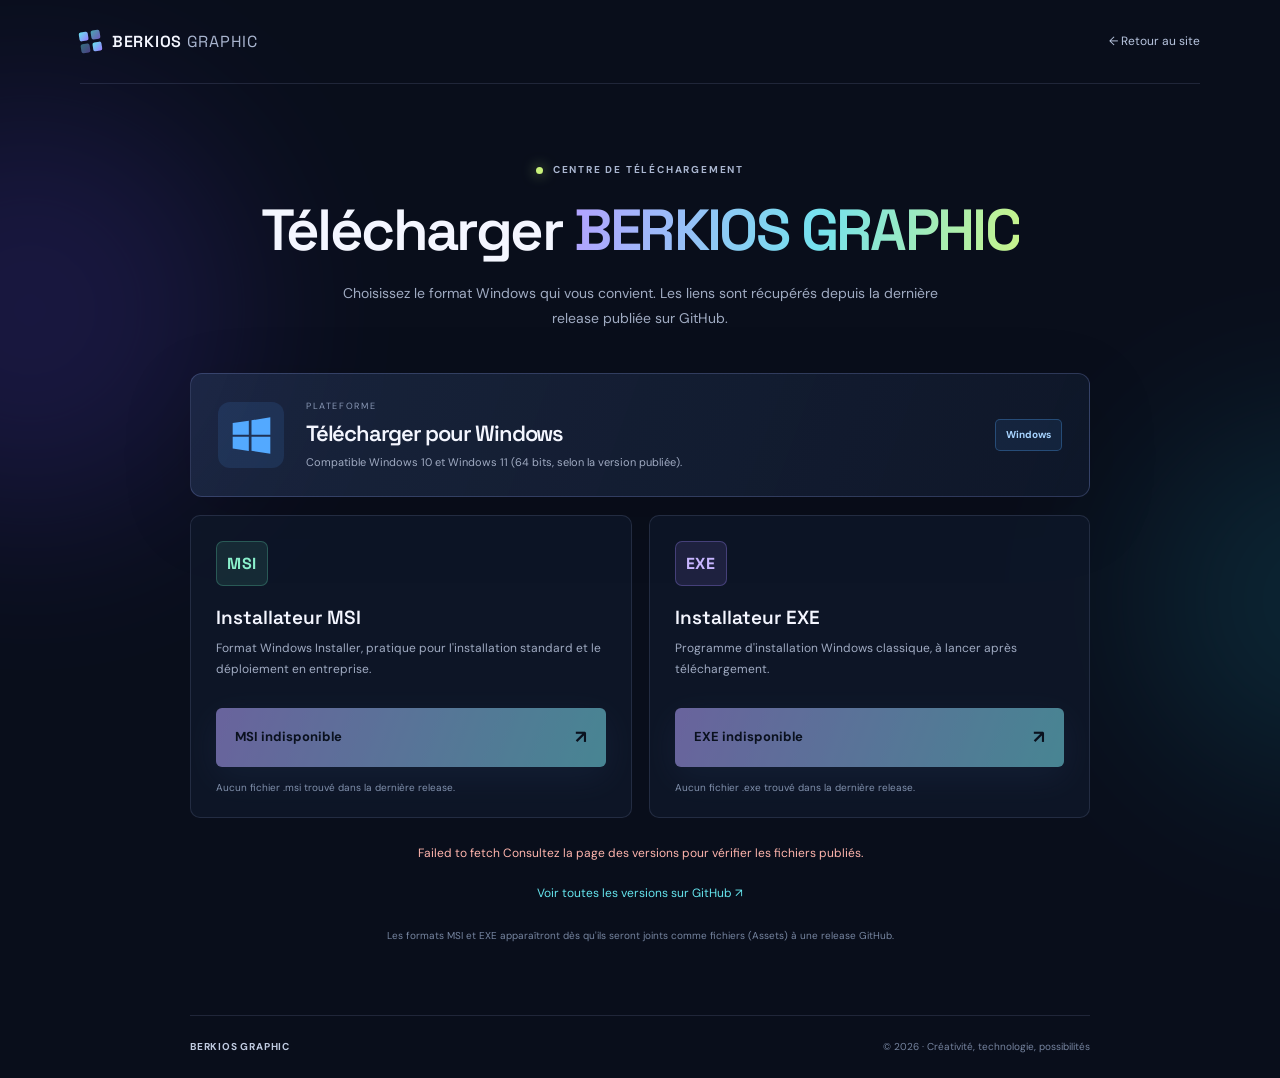
==== download.html @ 70445d19 "first commit" ====
<!doctype html>
<html lang="fr">
<head>
  <meta charset="utf-8">
  <meta name="viewport" content="width=device-width, initial-scale=1">
  <meta name="theme-color" content="#0a1020">
  <meta name="description" content="Téléchargez BERKIOS GRAPHIC pour Windows en format MSI ou EXE.">
  <title>Télécharger BERKIOS GRAPHIC</title>
  <link rel="icon" href="assets/favicon.svg" type="image/svg+xml">
  <link rel="preconnect" href="https://fonts.googleapis.com">
  <link rel="preconnect" href="https://fonts.gstatic.com" crossorigin>
  <link href="https://fonts.googleapis.com/css2?family=DM+Sans:wght@400;500;600;700&family=Space+Grotesk:wght@400;500;600;700&display=swap" rel="stylesheet">
  <link rel="stylesheet" href="styles.css">
  <link rel="stylesheet" href="download.css">
</head>
<body class="download-page">
  <div class="ambient ambient-one"></div><div class="ambient ambient-two"></div>
  <header class="site-header download-header">
    <a class="brand" href="index.html" aria-label="BERKIOS GRAPHIC, accueil">
      <span class="brand-mark"><span></span><span></span><span></span><span></span></span>
      <span>BERKIOS <b>GRAPHIC</b></span>
    </a>
    <a class="back-link" href="index.html">← Retour au site</a>
  </header>
  <main class="download-main">
    <div class="eyebrow"><span class="live-dot"></span> CENTRE DE TÉLÉCHARGEMENT</div>
    <h1>Télécharger <span class="gradient-text">BERKIOS GRAPHIC</span></h1>
    <p class="download-intro">Choisissez le format Windows qui vous convient. Les liens sont récupérés depuis la dernière release publiée sur GitHub.</p>
    <section class="platform-card" aria-labelledby="windows-title">
      <div class="platform-icon" aria-hidden="true">
        <svg viewBox="0 0 64 64" role="img" aria-label="Logo Windows">
          <path d="M4 13.5 28 10v21H4z" fill="currentColor"/><path d="M32 9.4 60 5v26H32z" fill="currentColor"/><path d="M4 34h24v21L4 51.5z" fill="currentColor"/><path d="M32 34h28v25l-28-4.3z" fill="currentColor"/>
        </svg>
      </div>
      <div class="platform-copy">
        <div class="platform-kicker">PLATEFORME</div>
        <h2 id="windows-title">Télécharger pour Windows</h2>
        <p>Compatible Windows 10 et Windows 11 (64 bits, selon la version publiée).</p>
      </div>
      <span class="platform-badge">Windows</span>
    </section>
    <section class="installer-grid" aria-label="Formats d'installation Windows">
      <article class="installer-card">
        <div class="file-type">MSI</div>
        <h3>Installateur MSI</h3>
        <p>Format Windows Installer, pratique pour l'installation standard et le déploiement en entreprise.</p>
        <a id="download-msi" class="button button-primary installer-button disabled" href="#" aria-disabled="true">Chargement… <span>↓</span></a>
        <p id="msi-detail" class="file-detail">Recherche du fichier .msi…</p>
      </article>
      <article class="installer-card">
        <div class="file-type file-type-exe">EXE</div>
        <h3>Installateur EXE</h3>
        <p>Programme d'installation Windows classique, à lancer après téléchargement.</p>
        <a id="download-exe" class="button button-primary installer-button disabled" href="#" aria-disabled="true">Chargement… <span>↓</span></a>
        <p id="exe-detail" class="file-detail">Recherche du fichier .exe…</p>
      </article>
    </section>
    <p id="release-status" class="release-status" role="status" aria-live="polite">Connexion à GitHub pour vérifier la dernière version…</p>
    <div class="release-fallback"><a id="releases-link" href="https://github.com/berkiosbuinu-server/berkos_siteweb/releases" target="_blank" rel="noopener noreferrer">Voir toutes les versions sur GitHub ↗</a></div>
    <p class="download-help">Les formats MSI et EXE apparaîtront dès qu'ils seront joints comme fichiers (Assets) à une release GitHub.</p>
  </main>
  <footer class="download-footer"><a href="index.html">BERKIOS GRAPHIC</a><span>© <span id="year"></span> · Créativité, technologie, possibilités</span></footer>
  <script src="script.js"></script>
  <script src="download.js"></script>
</body>
</html>
---- styles.css ----
:root{--bg:#090e1b;--bg2:#0d1425;--panel:#111b30;--text:#f4f6ff;--muted:#a0abc2;--line:rgba(185,202,255,.13);--violet:#9a7bff;--cyan:#65e4ed;--lime:#c9f27b;--font:'DM Sans',sans-serif;--display:'Space Grotesk',sans-serif}*{box-sizing:border-box}html{scroll-behavior:smooth;scroll-padding-top:88px}body{margin:0;background:var(--bg);color:var(--text);font-family:var(--font);line-height:1.6;overflow-x:hidden}a{color:inherit;text-decoration:none}.ambient{position:absolute;pointer-events:none;filter:blur(90px);opacity:.16;border-radius:50%;z-index:-1}.ambient-one{width:420px;height:420px;background:#6d4aff;top:100px;left:-180px}.ambient-two{width:360px;height:360px;background:#1b9fb3;top:420px;right:-220px}.section-wrap{width:min(1160px,calc(100% - 64px));margin-inline:auto}.site-header{height:84px;width:min(1280px,calc(100% - 64px));margin:auto;display:flex;align-items:center;justify-content:space-between;border-bottom:1px solid var(--line);position:relative;z-index:5}.brand{display:inline-flex;align-items:center;gap:11px;font:600 16px var(--display);letter-spacing:.045em;white-space:nowrap}.brand b{font-weight:400;color:#a9b5cf}.brand-mark{display:grid;grid-template-columns:repeat(2,9px);grid-template-rows:repeat(2,9px);gap:3px;transform:rotate(-9deg)}.brand-mark span{background:linear-gradient(140deg,var(--cyan),var(--violet));border-radius:2px}.brand-mark span:nth-child(2){opacity:.7}.brand-mark span:nth-child(3){opacity:.45}.nav-links{display:flex;align-items:center;gap:35px;font-size:13px;color:#c0c9dc}.nav-links>a:not(.nav-contact):hover,.text-link:hover{color:white}.nav-contact{padding:11px 16px;border:1px solid rgba(197,210,255,.25);border-radius:6px;color:white;transition:.2s}.nav-contact:hover{background:rgba(255,255,255,.08)}.nav-contact span{margin-left:9px;color:var(--cyan)}.menu-toggle{display:none}.hero{min-height:665px;display:grid;grid-template-columns:1.02fr .98fr;align-items:center;position:relative;padding-top:35px;padding-bottom:75px}.eyebrow{font-size:10px;font-weight:700;letter-spacing:.18em;color:#aab6d0;display:flex;align-items:center;gap:10px}.live-dot{width:7px;height:7px;border-radius:50%;background:var(--lime);box-shadow:0 0 14px rgba(201,242,123,.7)}h1,h2,h3,p{margin-top:0}h1,h2{font-family:var(--display);letter-spacing:-.055em;line-height:1.08;font-weight:500}h1{font-size:clamp(48px,5.5vw,75px);margin:28px 0 23px}h2{font-size:clamp(36px,4.2vw,55px);margin:20px 0}.gradient-text{background:linear-gradient(100deg,#b3a2ff 0%,#75e2ee 55%,#c8f48a 100%);-webkit-background-clip:text;background-clip:text;color:transparent}.hero-description{max-width:500px;font-size:15px;color:var(--muted);line-height:1.9}.hero-actions{display:flex;align-items:center;gap:27px;margin-top:31px}.button{display:inline-flex;align-items:center;justify-content:center;gap:18px;border-radius:6px;padding:15px 19px;font-size:13px;font-weight:700;transition:transform .2s,background .2s,border-color .2s}.button:hover{transform:translateY(-2px)}.button-primary{color:#080e19;background:linear-gradient(110deg,#b5a4ff,#78e1ec);box-shadow:0 10px 35px rgba(116,177,255,.12)}.button-primary span{font-size:17px}.text-link{font-size:12px;color:#c5cee0}.text-link span{margin-left:7px;color:var(--cyan)}.hero-footnote{margin-top:52px;font-size:11px;letter-spacing:.07em;color:#8492ad}.tiny-stars{color:var(--lime);margin-right:10px}.hero-visual{height:500px;position:relative;display:flex;align-items:center;justify-content:center}.orbit{position:absolute;border:1px solid rgba(143,174,255,.15);border-radius:50%;transform:rotate(-25deg)}.orbit-a{width:440px;height:300px}.orbit-b{width:360px;height:440px;transform:rotate(45deg);border-color:rgba(118,225,237,.13)}.visual-glow{position:absolute;width:320px;height:320px;border-radius:50%;background:radial-gradient(circle,rgba(103,103,255,.24),rgba(47,190,214,.06) 55%,transparent 70%);filter:blur(5px)}.app-window{width:min(390px,88%);height:300px;position:relative;z-index:1;background:rgba(15,24,44,.92);border:1px solid rgba(186,205,255,.27);border-radius:11px;box-shadow:0 35px 90px rgba(0,0,0,.35),0 0 45px rgba(120,127,255,.1);transform:rotate(-4deg);overflow:hidden}.window-top{height:38px;border-bottom:1px solid var(--line);display:flex;align-items:center;padding:0 13px;justify-content:space-between;font-size:8px;letter-spacing:.14em;color:#8997b4}.window-dots{display:flex;gap:4px}.window-dots i{width:5px;height:5px;background:#8a99b8;border-radius:50%;opacity:.7}.window-menu{font-size:12px}.window-body{display:flex;height:calc(100% - 38px)}.window-sidebar{width:44px;border-right:1px solid var(--line);display:flex;align-items:center;flex-direction:column;gap:16px;padding-top:13px}.mini-logo{width:20px;height:20px;background:linear-gradient(140deg,var(--violet),var(--cyan));border-radius:5px;text-align:center;font:700 11px var(--display);color:#0c1322;line-height:20px;margin-bottom:8px}.side-icon{width:13px;height:13px;border:1px solid #657392;border-radius:3px;opacity:.55}.side-icon.active{border-color:var(--cyan);background:rgba(101,228,237,.2);box-shadow:0 0 12px rgba(101,228,237,.2)}.window-content{padding:19px 20px;flex:1}.mock-label{font-size:7px;letter-spacing:.16em;color:var(--cyan)}.mock-title{font:600 18px var(--display);margin-top:5px}.mock-subtitle{font-size:9px;color:#8593b1;margin-top:2px}.mock-canvas{height:142px;margin-top:15px;border:1px solid rgba(170,189,240,.14);border-radius:5px;position:relative;overflow:hidden;background:linear-gradient(140deg,rgba(103,101,255,.07),rgba(61,206,222,.04))}.canvas-shape{position:absolute;border-radius:50%;filter:blur(1px)}.shape-large{width:120px;height:120px;background:linear-gradient(140deg,rgba(143,116,255,.8),rgba(76,217,226,.65));left:28px;top:13px;opacity:.78}.shape-small{width:61px;height:61px;border:1px solid #c3f5fb;right:34px;top:35px;box-shadow:0 0 25px rgba(103,228,237,.2)}.canvas-card{position:absolute;bottom:15px;left:18px;padding:9px 12px;background:rgba(12,19,37,.85);border:1px solid rgba(192,206,255,.2);border-radius:5px;display:grid;grid-template-columns:20px 1fr;align-items:center;column-gap:5px}.canvas-card span{grid-row:span 2;color:var(--lime)}.canvas-card b{font:600 10px var(--display)}.canvas-card small{font-size:6px;color:#9aa7c1}.canvas-line{position:absolute;width:80px;height:1px;background:var(--cyan);right:20px;bottom:20px;opacity:.5}.mock-bottom{display:flex;gap:8px;margin-top:12px}.mock-bottom span{height:4px;background:#293652;border-radius:5px;width:24%}.mock-bottom span:first-child{background:#6e7fe1;width:36%}.floating-chip{position:absolute;z-index:2;display:flex;align-items:center;gap:10px;padding:12px 15px;background:rgba(19,29,51,.92);border:1px solid rgba(193,207,255,.2);border-radius:8px;box-shadow:0 15px 35px rgba(0,0,0,.2);font-size:10px;color:#e9edfa;backdrop-filter:blur(15px)}.chip-top{top:54px;right:0}.chip-icon{font-size:18px;color:var(--lime)}.chip-bottom{bottom:47px;left:-2px;padding:14px 17px}.sparkle{font-size:23px;color:var(--cyan)}.chip-bottom div{display:flex;flex-direction:column;gap:2px}.chip-bottom b{font-size:10px}.chip-bottom small{font-size:9px;color:#91a0bb}.visual-number{position:absolute;right:6px;bottom:0;font:500 10px var(--display);color:#d6ddf1;letter-spacing:.1em}.visual-number span{color:#71809e;font:9px var(--font);margin-left:8px}.hero-scroll{position:absolute;bottom:24px;left:0;display:flex;align-items:center;gap:10px;font-size:8px;letter-spacing:.18em;color:#7d8ba7}.hero-scroll span{width:27px;height:1px;background:var(--cyan)}.trust-strip{border-top:1px solid var(--line);border-bottom:1px solid var(--line);background:rgba(255,255,255,.015)}.strip-inner{display:flex;align-items:center;gap:25px;padding:22px 0}.strip-inner>span{font-size:9px;letter-spacing:.14em;color:#8390aa;white-space:nowrap}.strip-rule{height:1px;background:var(--line);flex:1}.strip-inner strong{font:500 13px var(--display);white-space:nowrap}.strip-inner i{font-style:normal;color:var(--cyan);padding:0 8px}.solutions{padding-top:115px;padding-bottom:125px}.section-heading{display:flex;align-items:flex-end;justify-content:space-between;margin-bottom:42px;gap:40px}.section-heading h2{margin-bottom:0}.muted-heading{color:#7785a2}.section-heading>p{max-width:300px;font-size:13px;color:var(--muted);line-height:1.8;margin-bottom:5px}.solution-grid{display:grid;grid-template-columns:repeat(3,1fr);gap:17px}.solution-card{border:1px solid var(--line);border-radius:9px;background:linear-gradient(145deg,rgba(22,33,57,.75),rgba(13,20,36,.75));padding:21px 22px 24px;min-width:0;transition:transform .25s,border-color .25s}.solution-card:hover{transform:translateY(-5px);border-color:rgba(129,209,239,.38)}.card-featured{background:linear-gradient(145deg,rgba(39,39,78,.65),rgba(13,20,36,.8))}.card-top{display:flex;align-items:center;justify-content:space-between;font-size:8px;letter-spacing:.13em;color:#8492b0}.card-arrow{font-size:16px;color:#9eaed0}.illustration{height:190px;position:relative;margin:15px 0 20px;border-radius:5px;overflow:hidden;background:radial-gradient(ellipse at 50% 50%,rgba(105,107,228,.13),transparent 68%)}.illus-panel{position:absolute;border:1px solid rgba(173,196,255,.23);background:rgba(16,27,49,.95);border-radius:4px}.panel-left{width:48px;height:114px;left:24px;top:33px;padding:13px 9px;display:flex;flex-direction:column;gap:12px}.panel-left i,.panel-right i{display:block;height:4px;border-radius:4px;background:#3a4a6a}.panel-left i:first-child{background:var(--violet)}.panel-main{width:142px;height:126px;left:76px;top:27px;overflow:hidden}.illus-orb{position:absolute;width:70px;height:70px;top:20px;left:34px;border-radius:50%;background:linear-gradient(140deg,#9278ff,#6adce7);box-shadow:0 0 25px rgba(118,157,255,.25)}.illus-line{position:absolute;bottom:21px;left:15px;width:75px;height:4px;border-radius:5px;background:#6e7ee0}.illus-line.short{bottom:12px;width:49px;background:#39496b}.illus-button{position:absolute;right:12px;bottom:19px;width:17px;height:7px;border-radius:3px;background:var(--lime)}.panel-right{width:42px;height:91px;right:20px;top:43px;padding:14px 7px;display:flex;flex-direction:column;gap:10px}.phone-frame{position:absolute;left:calc(50% - 55px);top:11px;width:110px;height:174px;border:2px solid #8b9cc3;border-radius:17px;background:#101a30;padding:24px 13px 12px;box-shadow:0 10px 30px #050914}.phone-notch{position:absolute;width:35px;height:5px;top:8px;left:36px;border-radius:5px;background:#526180}.phone-avatar{width:25px;height:25px;border-radius:8px;background:linear-gradient(140deg,var(--violet),var(--cyan));color:#0b1425;text-align:center;font:700 13px var(--display);line-height:25px;margin-bottom:10px}.phone-bar{height:5px;width:72px;background:#3d4d6c;border-radius:5px;margin:6px 0}.phone-bar.short{width:45px;background:#2c3b57}.phone-tile{height:43px;border:1px solid rgba(147,169,231,.2);border-radius:5px;margin:10px 0;display:grid;place-items:center;background:rgba(111,117,232,.13);color:var(--lime)}.app-orbit{position:absolute;width:215px;height:150px;left:calc(50% - 108px);top:15px;border:1px solid rgba(111,225,237,.19);border-radius:50%;transform:rotate(-22deg)}.illustration-ideas{background:radial-gradient(ellipse at center,rgba(89,191,208,.09),transparent 68%)}.idea-circle{position:absolute;display:grid;place-items:center;border-radius:50%;font-size:24px}.circle-one{width:65px;height:65px;left:calc(50% - 32px);top:55px;background:linear-gradient(140deg,#9b83ff,#5fdde7);color:#0a1424;box-shadow:0 0 35px rgba(100,206,237,.15)}.circle-two{width:40px;height:40px;left:35px;top:28px;border:1px solid #9a8aff;color:#a99bff}.circle-three{width:43px;height:43px;right:33px;bottom:25px;border:1px solid var(--lime);color:var(--lime)}.idea-line{position:absolute;height:1px;background:rgba(137,171,230,.4);transform-origin:left}.line-one{width:95px;left:71px;top:65px;transform:rotate(23deg)}.line-two{width:91px;left:calc(50% + 17px);top:103px;transform:rotate(48deg)}.line-three{width:74px;left:67px;top:125px;transform:rotate(-47deg)}.solution-card h3{font:600 17px var(--display);letter-spacing:-.025em;margin-bottom:11px}.solution-card p{font-size:12px;line-height:1.85;color:var(--muted);min-height:68px}.card-link{font-size:11px;color:#e0e7fa;display:inline-flex;gap:12px;align-items:center;margin-top:7px}.card-link span{color:var(--cyan);font-size:15px}.studio-section{background:#0d1424;border-top:1px solid var(--line);border-bottom:1px solid var(--line);overflow:hidden}.studio-layout{display:grid;grid-template-columns:1fr 1fr;gap:100px;align-items:center;padding-top:95px;padding-bottom:95px}.studio-art{height:410px;position:relative;display:grid;place-items:center;background:radial-gradient(ellipse at center,rgba(100,98,230,.14),transparent 62%)}.big-ring{position:absolute;border:1px solid rgba(146,168,255,.17);border-radius:50%;transform:rotate(-25deg)}.ring-one{width:360px;height:230px}.ring-two{width:280px;height:350px;transform:rotate(45deg);border-color:rgba(100,228,237,.15)}.studio-emblem{position:relative;width:188px;height:188px;border:1px solid rgba(193,206,255,.28);border-radius:50%;display:flex;flex-direction:column;align-items:center;justify-content:center;background:radial-gradient(circle,rgba(126,126,255,.18),rgba(12,19,36,.45) 70%);box-shadow:0 0 55px rgba(94,131,255,.12)}.brand-mark.large{transform:scale(1.45) rotate(-9deg);margin-bottom:19px}.studio-emblem>b{font:600 17px var(--display);letter-spacing:.12em}.studio-emblem>small{font-size:8px;letter-spacing:.3em;color:#95a4c2;margin-top:3px}.studio-caption{position:absolute;font-size:8px;letter-spacing:.18em;color:#8190ad}.caption-left{left:0;top:90px}.caption-right{right:0;bottom:83px}.studio-sticker{position:absolute;right:42px;top:59px;font-size:8px;letter-spacing:.14em;color:#0c1424;background:var(--lime);padding:7px 10px;border-radius:3px;transform:rotate(8deg)}.studio-copy>p{font-size:13px;line-height:1.9;color:var(--muted);max-width:490px}.studio-copy h2{margin:20px 0 24px}.studio-facts{display:flex;gap:32px;border-top:1px solid var(--line);padding-top:22px;margin-top:29px;margin-bottom:28px}.studio-facts div{display:flex;flex-direction:column;gap:4px}.studio-facts b{font:600 19px var(--display);color:#e9edff}.studio-facts span{font-size:10px;color:#8592ad}.button-outline{border:1px solid rgba(179,199,255,.32);color:#eef1ff;background:transparent}.button-outline:hover{border-color:var(--cyan);background:rgba(255,255,255,.03)}.button-outline span{color:var(--cyan)}.vision{padding-top:115px;padding-bottom:125px}.vision>h2{margin-bottom:55px}.vision-steps{display:grid;grid-template-columns:1fr 45px 1fr 45px 1fr;align-items:center}.vision-step{position:relative;padding:25px 23px 27px;border:1px solid var(--line);border-radius:7px;min-height:210px;background:rgba(17,27,47,.48)}.step-number{position:absolute;top:15px;right:17px;font:500 10px var(--display);color:#7585a5}.step-symbol{font:400 32px var(--display);color:var(--cyan);margin-bottom:21px}.vision-step:nth-of-type(3) .step-symbol{color:var(--violet)}.vision-step h3{font:600 17px var(--display);margin-bottom:9px}.vision-step p{font-size:11px;line-height:1.8;color:var(--muted);margin-bottom:0}.step-connector{text-align:center;color:#7e8ca8;font-size:20px}.contact-section{position:relative;overflow:hidden;text-align:center;padding:100px 0 95px;border-top:1px solid var(--line);border-bottom:1px solid var(--line);background:radial-gradient(ellipse at 50% 120%,rgba(104,101,255,.16),transparent 55%),#0e1628}.contact-content{position:relative;z-index:1;display:flex;align-items:center;flex-direction:column}.contact-content .eyebrow{justify-content:center}.contact-content h2{font-size:clamp(42px,5vw,64px);margin:23px 0 17px}.contact-content>p{color:var(--muted);font-size:13px;margin-bottom:27px}.button-light{background:#eff5ff;color:#10182b;padding:15px 21px}.button-light:hover{background:white}.button-light svg,.whatsapp-float svg{width:18px;height:18px;fill:currentColor}.button-light span{font-size:17px}.contact-phone{font-size:11px;letter-spacing:.12em;color:#9aa8c2;margin-top:16px}.contact-orb{position:absolute;width:270px;height:270px;border:1px solid rgba(147,163,255,.1);border-radius:50%}.orb-left{left:-135px;top:-30px}.orb-right{right:-130px;bottom:-130px;width:380px;height:380px}.site-footer{background:#080d17}.footer-main{min-height:105px;display:flex;align-items:center;justify-content:space-between;border-bottom:1px solid var(--line)}.footer-main>p{font-size:12px;color:#8390aa;margin:0}.footer-top{font-size:11px;color:#b9c4db}.footer-bottom{min-height:64px;display:flex;align-items:center;justify-content:space-between;gap:20px;font-size:10px;color:#76849f}.footer-bottom b{font-weight:500;color:#c1cce2}.footer-bottom a{color:#9cacc9}.whatsapp-float{position:fixed;z-index:10;right:24px;bottom:23px;width:52px;height:52px;display:grid;place-items:center;border-radius:50%;color:#07120d;background:#bff17d;box-shadow:0 8px 30px rgba(0,0,0,.35);transition:transform .2s}.whatsapp-float:hover{transform:translateY(-3px) scale(1.04)}.whatsapp-float svg{width:24px;height:24px}@media(max-width:900px){.nav-links{gap:20px}.hero{grid-template-columns:1fr 1fr;min-height:610px}.hero-visual{transform:scale(.9)}.studio-layout{gap:45px}.section-heading{align-items:flex-start}.solution-card{padding:18px}.illustration{height:165px}.panel-left{left:7px}.panel-main{left:52px}.panel-right{right:5px}.studio-facts{gap:17px}}@media(max-width:700px){.section-wrap{width:calc(100% - 38px)}.site-header{width:calc(100% - 38px);height:72px}.brand{font-size:14px}.menu-toggle{display:flex;flex-direction:column;gap:5px;border:1px solid var(--line);background:transparent;padding:11px;border-radius:5px}.menu-toggle span{width:18px;height:1px;background:#edf1ff}.nav-links{display:none;position:absolute;top:71px;left:-19px;right:-19px;background:#0d1424;border-bottom:1px solid var(--line);padding:20px;flex-direction:column;align-items:stretch;gap:18px}.nav-links.open{display:flex}.nav-contact{text-align:center}.hero{display:flex;flex-direction:column;align-items:stretch;padding-top:65px;padding-bottom:66px}.hero-copy{position:relative;z-index:2}.hero h1{font-size:clamp(46px,12vw,65px)}.hero-description{font-size:14px}.hero-actions{align-items:flex-start;flex-direction:column;gap:18px}.hero-footnote{margin-top:30px}.hero-visual{height:365px;transform:none;margin-top:12px}.app-window{width:min(360px,88%);height:270px}.orbit-a{width:350px;height:250px}.orbit-b{width:300px;height:350px}.chip-top{top:25px;right:0}.chip-bottom{bottom:25px;left:-4px}.visual-number{bottom:1px;right:0}.hero-scroll{bottom:18px}.strip-inner{gap:12px;flex-wrap:wrap;padding:18px 0}.strip-inner>span{font-size:8px}.strip-inner strong{font-size:11px}.strip-rule{min-width:30px}.solutions{padding-top:78px;padding-bottom:80px}.section-heading{display:block;margin-bottom:28px}.section-heading h2{font-size:39px}.section-heading>p{margin-top:19px}.solution-grid{grid-template-columns:1fr;gap:14px}.solution-card{padding:20px 22px 23px}.illustration{height:185px}.panel-left{left:calc(50% - 100px)}.panel-main{left:calc(50% - 50px)}.panel-right{right:calc(50% - 110px)}.solution-card p{min-height:0}.studio-layout{grid-template-columns:1fr;gap:20px;padding-top:65px;padding-bottom:70px}.studio-art{height:320px;order:2}.studio-copy{order:1}.studio-copy h2{font-size:42px}.studio-facts{justify-content:space-between;gap:10px}.studio-facts b{font-size:17px}.studio-facts span{font-size:9px}.ring-one{width:300px;height:190px}.ring-two{width:230px;height:290px}.caption-left{left:2px;top:60px}.caption-right{right:2px;bottom:60px}.studio-sticker{right:23px;top:40px}.vision{padding-top:78px;padding-bottom:80px}.vision>h2{font-size:39px;margin-bottom:32px}.vision-steps{grid-template-columns:1fr;gap:11px}.vision-step{min-height:0;padding:22px}.step-symbol{margin-bottom:10px}.step-connector{transform:rotate(90deg);line-height:18px}.contact-section{padding:75px 0}.contact-content h2{font-size:43px}.contact-content>p{max-width:300px}.button-light{font-size:12px;gap:10px}.footer-main{padding:24px 0;min-height:0;display:grid;grid-template-columns:1fr auto;gap:15px}.footer-main>p{grid-column:1;grid-row:2}.footer-top{grid-column:2;grid-row:1 / span 2}.footer-bottom{padding:18px 0;align-items:flex-start;flex-direction:column;gap:8px}.whatsapp-float{right:15px;bottom:15px;width:48px;height:48px}}@media(prefers-reduced-motion:reduce){html{scroll-behavior:auto}*,*::before,*::after{transition:none!important;animation:none!important}}
/* Latest release download CTA */
.nav-download{display:inline-flex;align-items:center;gap:8px;padding:10px 13px;border-radius:6px;background:rgba(201,242,123,.1);border:1px solid rgba(201,242,123,.36);color:#d9f6a9;font-size:12px;font-weight:700;white-space:nowrap;transition:background .2s,transform .2s}.nav-download:hover{background:rgba(201,242,123,.18);transform:translateY(-1px)}.download-icon{font-size:19px;line-height:1;color:var(--lime)}.download-row{display:flex;align-items:center;gap:14px;flex-wrap:wrap;margin-top:17px}.button-download{background:rgba(201,242,123,.1);border:1px solid rgba(201,242,123,.42);color:#e5f8c6;cursor:pointer;font-family:var(--font)}.button-download:hover{background:rgba(201,242,123,.18)}.button-download:disabled{opacity:.65;cursor:wait;transform:none}.download-status{font-size:10px;color:#8493ad;max-width:260px}.download-status.error{color:#ffb3ad}.download-status.success{color:var(--lime)}@media(max-width:700px){.nav-download{justify-content:center}.download-row{align-items:flex-start;flex-direction:column;gap:9px}.download-status{max-width:100%}}
---- download.css ----
.download-page{min-height:100vh;display:flex;flex-direction:column}.download-header{width:min(1120px,calc(100% - 64px));margin:0 auto}.back-link{font-size:12px;color:#b8c5df}.back-link:hover{color:var(--cyan)}.download-main{width:min(900px,calc(100% - 40px));margin:0 auto;padding:78px 0 70px;flex:1}.download-main>.eyebrow{justify-content:center}.download-main>h1{text-align:center;font:600 clamp(36px,5vw,58px)/1.12 var(--display);letter-spacing:-.045em;margin:20px 0 18px}.download-intro{max-width:610px;text-align:center;color:var(--muted);font-size:14px;line-height:1.8;margin:0 auto 42px}.platform-card{display:flex;align-items:center;gap:22px;padding:25px 27px;border:1px solid rgba(154,174,255,.22);border-radius:12px;background:linear-gradient(110deg,rgba(38,55,88,.55),rgba(16,25,44,.8));box-shadow:0 20px 70px rgba(0,0,0,.15)}.platform-icon{width:66px;height:66px;display:grid;place-items:center;flex:none;border-radius:12px;background:rgba(75,154,255,.12);color:#53a9ff}.platform-icon svg{width:43px;height:43px}.platform-copy{flex:1}.platform-kicker{font-size:9px;letter-spacing:.18em;color:#8998b6}.platform-copy h2{font:600 22px var(--display);margin:5px 0 7px}.platform-copy p{font-size:11px;color:var(--muted);margin:0;line-height:1.6}.platform-badge{border:1px solid rgba(82,169,255,.3);background:rgba(82,169,255,.09);color:#a8d4ff;padding:7px 10px;border-radius:5px;font-size:10px;font-weight:700}.installer-grid{display:grid;grid-template-columns:1fr 1fr;gap:17px;margin-top:18px}.installer-card{padding:25px 25px 21px;border:1px solid var(--line);border-radius:10px;background:rgba(15,24,42,.78)}.file-type{width:52px;height:45px;display:grid;place-items:center;border-radius:7px;background:rgba(99,225,184,.11);border:1px solid rgba(99,225,184,.25);color:#8af0cc;font:700 16px var(--display);letter-spacing:.03em}.file-type-exe{background:rgba(160,135,255,.12);border-color:rgba(160,135,255,.3);color:#c7b5ff}.installer-card h3{font:600 19px var(--display);margin:19px 0 8px}.installer-card>p:not(.file-detail){min-height:58px;color:var(--muted);font-size:12px;line-height:1.75}.installer-button{width:100%;justify-content:space-between;margin-top:10px;display:flex}.installer-button span{font-size:18px}.installer-button.disabled{opacity:.55;cursor:pointer}.file-detail{min-height:16px;font-size:10px;color:#8291ac;margin:13px 0 0;overflow-wrap:anywhere}.release-status{margin:25px auto 0;text-align:center;max-width:720px;font-size:12px;line-height:1.7;color:#9aa8c2}.release-status.success{color:#c9f27b}.release-status.error{color:#ffb5ad}.release-fallback{text-align:center;margin-top:15px}.release-fallback a{font-size:12px;color:var(--cyan)}.download-help{max-width:610px;text-align:center;font-size:10px;line-height:1.8;color:#7786a1;margin:23px auto 0}.download-footer{width:min(900px,calc(100% - 40px));margin:0 auto;padding:23px 0;border-top:1px solid var(--line);display:flex;justify-content:space-between;gap:15px;color:#76849f;font-size:10px}.download-footer a{color:#c0cbe1;font-weight:700;letter-spacing:.08em}@media(max-width:620px){.download-header{width:calc(100% - 38px);height:72px}.download-main{padding-top:52px}.platform-card{align-items:flex-start;gap:14px;padding:19px 16px;flex-wrap:wrap}.platform-icon{width:52px;height:52px}.platform-icon svg{width:35px;height:35px}.platform-copy{min-width:180px}.platform-copy h2{font-size:18px}.platform-badge{margin-left:66px}.installer-grid{grid-template-columns:1fr}.installer-card>p:not(.file-detail){min-height:0}.download-footer{flex-direction:column}.back-link{font-size:11px}}
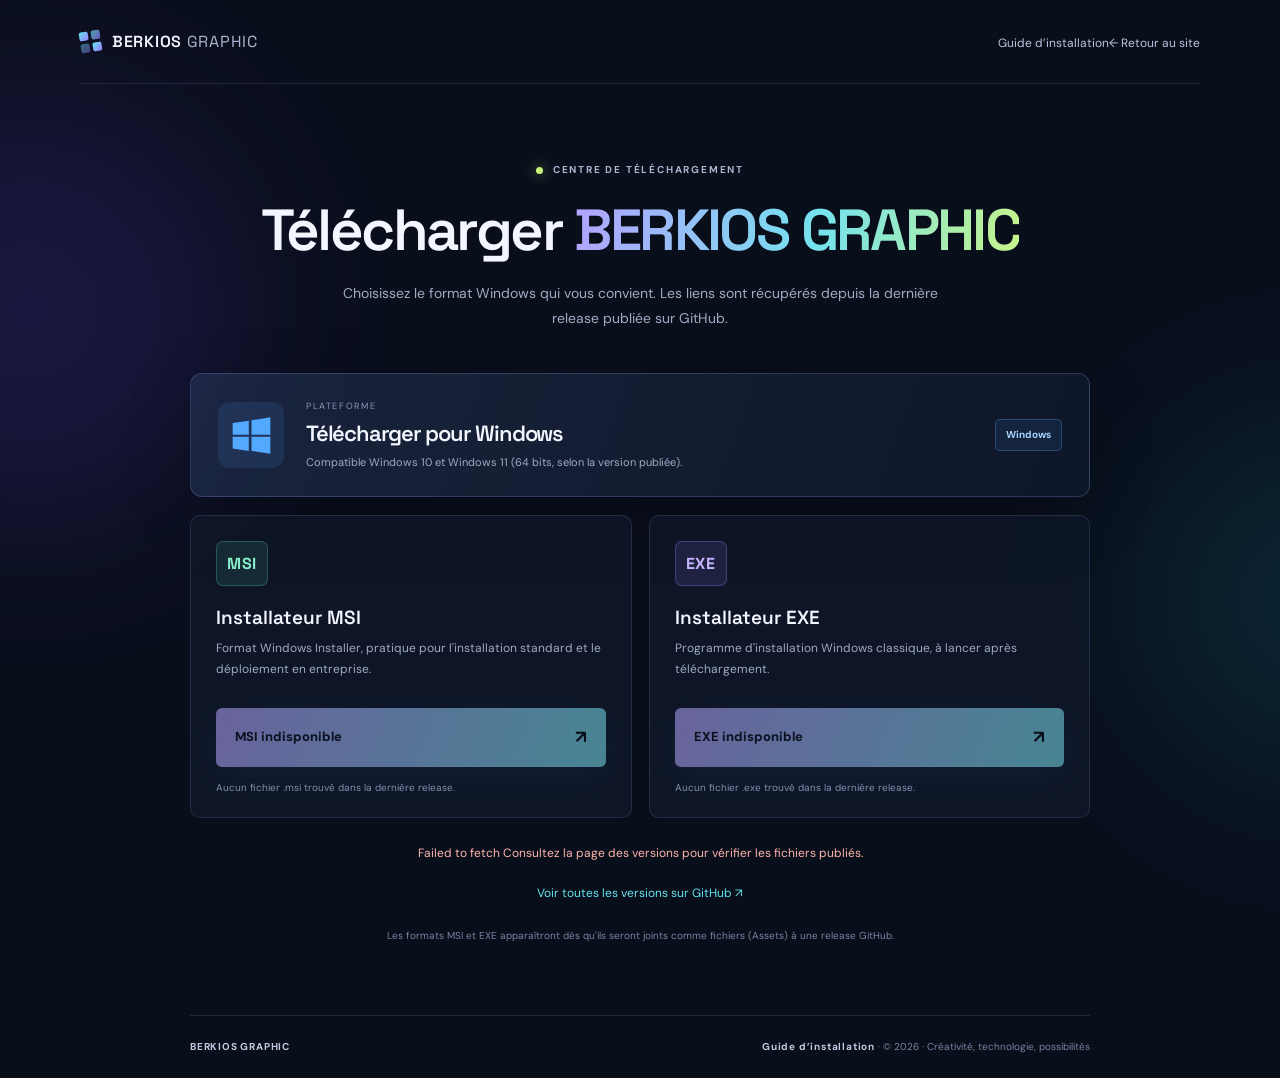
==== commit 78491435: "new installation guide" ====
--- a/download.html
+++ b/download.html
@@ -20,7 +20,7 @@
       <span class="brand-mark"><span></span><span></span><span></span><span></span></span>
       <span>BERKIOS <b>GRAPHIC</b></span>
     </a>
-    <a class="back-link" href="index.html">← Retour au site</a>
+    <nav class="download-nav"><a class="back-link" href="installation.html">Guide d’installation</a><a class="back-link" href="index.html">← Retour au site</a></nav>
   </header>
   <main class="download-main">
     <div class="eyebrow"><span class="live-dot"></span> CENTRE DE TÉLÉCHARGEMENT</div>
@@ -59,7 +59,7 @@
     <div class="release-fallback"><a id="releases-link" href="https://github.com/berkiosbuinu-server/berkos_siteweb/releases" target="_blank" rel="noopener noreferrer">Voir toutes les versions sur GitHub ↗</a></div>
     <p class="download-help">Les formats MSI et EXE apparaîtront dès qu'ils seront joints comme fichiers (Assets) à une release GitHub.</p>
   </main>
-  <footer class="download-footer"><a href="index.html">BERKIOS GRAPHIC</a><span>© <span id="year"></span> · Créativité, technologie, possibilités</span></footer>
+  <footer class="download-footer"><a href="index.html">BERKIOS GRAPHIC</a><span><a href="installation.html">Guide d’installation</a> · © <span id="year"></span> · Créativité, technologie, possibilités</span></footer>
   <script src="script.js"></script>
   <script src="download.js"></script>
 </body>
